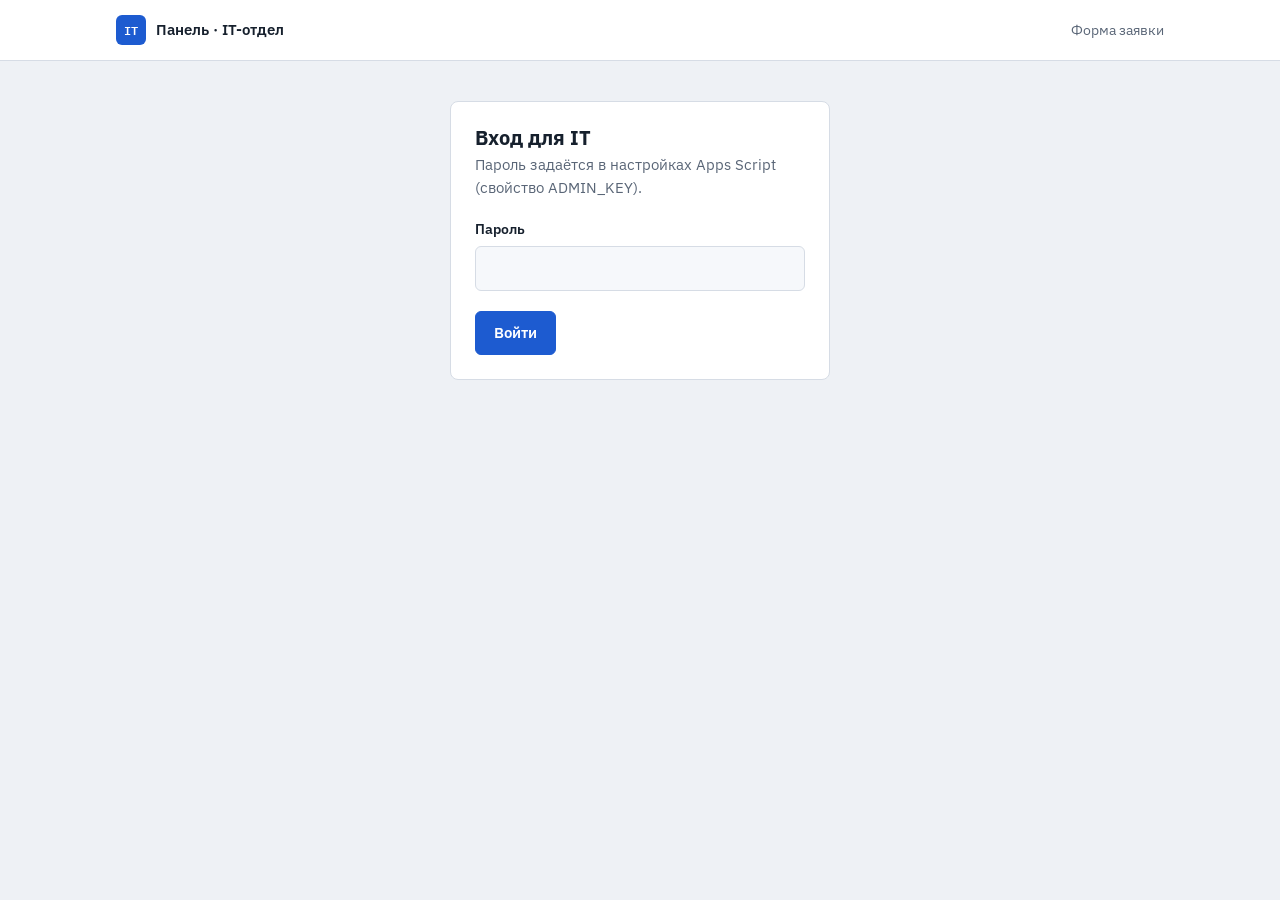
==== admin.html @ 8672d534 "Сайт заявок в IT-отдел Форма для сотрудников, панель IT по паролю и скрипт Google Apps Script для хр" ====
<!doctype html>
<html lang="ru">
<head>
<meta charset="utf-8">
<meta name="viewport" content="width=device-width, initial-scale=1, viewport-fit=cover">
<meta name="robots" content="noindex">
<title>Панель IT-отдела</title>
<link rel="preconnect" href="https://fonts.googleapis.com">
<link rel="preconnect" href="https://fonts.gstatic.com" crossorigin>
<link rel="stylesheet" href="https://fonts.googleapis.com/css2?family=IBM+Plex+Mono:wght@500;600&family=IBM+Plex+Sans:wght@400;600&display=swap">
<link rel="stylesheet" href="style.css">
<script src="config.js"></script>
<script src="common.js"></script>
</head>
<body>

<header class="top">
  <div class="wrap">
    <div class="brand"><span class="brand-mark">IT</span><span>Панель · <span data-org>IT-отдел</span></span></div>
    <div class="spacer"></div>
    <span class="muted" id="updatedAt"></span>
    <button class="btn ghost small" type="button" id="reloadBtn" hidden>Обновить</button>
    <button class="btn ghost small" type="button" id="logoutBtn" hidden>Выйти</button>
    <a href="index.html">Форма заявки</a>
  </div>
</header>
<div class="demo-banner" hidden>
  <div class="wrap">Демо-режим: пароль <span class="mono">demo</span>, заявки берутся из этого браузера.</div>
</div>

<main class="wrap">

  <section class="panel login" id="login">
    <h2>Вход для IT</h2>
    <p class="lead">Пароль задаётся в настройках Apps Script (свойство ADMIN_KEY).</p>
    <form id="loginForm">
      <div class="field">
        <label for="pass">Пароль</label>
        <input type="password" id="pass" autocomplete="current-password" required>
      </div>
      <p class="error" id="loginError" role="alert" hidden></p>
      <div class="actions"><button class="btn" type="submit" id="loginBtn">Войти</button></div>
    </form>
  </section>

  <section id="board" hidden>
    <div class="summary" id="summary"></div>
    <div class="toolbar">
      <input type="search" id="q" placeholder="Поиск: номер, тема, имя, кабинет" aria-label="Поиск">
      <div class="seg" role="group" aria-label="Сортировка">
        <button type="button" data-sort="prio" aria-pressed="true">Сначала срочные</button>
        <button type="button" data-sort="new" aria-pressed="false">Сначала новые</button>
      </div>
    </div>
    <div class="list" id="list"></div>
  </section>

</main>

<script>
(function () {
  const $ = id => document.getElementById(id);
  const KEY_STORE = 'it-helpdesk-admin';
  const FILTERS = [
    { key: 'open', label: 'Открытые', c: '--accent', test: t => t.status !== 'Решена' },
    { key: 'Новая', label: 'Новые', c: '--st-new', test: t => t.status === 'Новая' },
    { key: 'В работе', label: 'В работе', c: '--st-work', test: t => t.status === 'В работе' },
    { key: 'Ждёт', label: 'Ждут ответа', c: '--st-wait', test: t => t.status === 'Ждёт' },
    { key: 'Решена', label: 'Решены', c: '--st-done', test: t => t.status === 'Решена' },
  ];
  const PRIO_RANK = { 'Срочная': 0, 'Обычная': 1, 'Низкая': 2 };
  const PRIO_COLOR = { 'Срочная': '--pr-high', 'Обычная': '--pr-mid', 'Низкая': '--pr-low' };

  let key = null;
  try { key = sessionStorage.getItem(KEY_STORE); } catch (e) {}
  let items = [];
  let filter = 'open';
  let sort = 'prio';
  let openId = null;
  let timer = null;

  async function load(silent) {
    try {
      const res = await IT.api({ action: 'list', key });
      items = res.items;
      $('updatedAt').textContent = 'обновлено ' + new Date().toLocaleTimeString('ru-RU', { hour: '2-digit', minute: '2-digit' });
      render();
      return true;
    } catch (e) {
      if (/парол/i.test(e.message)) { logout(e.message); return false; }
      if (!silent) $('list').innerHTML = `<div class="empty"><b>Не удалось загрузить заявки</b>${IT.esc(e.message)}</div>`;
      return false;
    }
  }

  function showBoard() {
    $('login').hidden = true;
    $('board').hidden = false;
    $('reloadBtn').hidden = false;
    $('logoutBtn').hidden = false;
    clearInterval(timer);
    timer = setInterval(() => { if (!document.hidden && !openId) load(true); }, 60000);
  }

  function logout(msg) {
    key = null;
    try { sessionStorage.removeItem(KEY_STORE); } catch (e) {}
    clearInterval(timer);
    $('board').hidden = true;
    $('login').hidden = false;
    $('reloadBtn').hidden = true;
    $('logoutBtn').hidden = true;
    $('updatedAt').textContent = '';
    $('loginError').textContent = msg || '';
    $('loginError').hidden = !msg;
  }

  function render() {
    $('summary').innerHTML = FILTERS.filter(f => f.key !== 'open').map(f => {
      const n = items.filter(f.test).length;
      return `<button type="button" class="stat" style="--c: var(${f.c})" data-filter="${f.key}" aria-pressed="${filter === f.key}"><b>${n}</b><span>${f.label}</span></button>`;
    }).join('');

    const f = FILTERS.find(x => x.key === filter);
    const q = $('q').value.trim().toLowerCase();
    let view = items.filter(f.test);
    if (q) view = view.filter(t => [t.id, t.subject, t.name, t.place, t.category, t.description].join(' ').toLowerCase().includes(q));
    view.sort((a, b) => sort === 'prio'
      ? (PRIO_RANK[a.priority] ?? 1) - (PRIO_RANK[b.priority] ?? 1) || new Date(a.created) - new Date(b.created)
      : new Date(b.created) - new Date(a.created));

    const filterNote = filter === 'open' ? '' :
      ` <button type="button" class="btn ghost small" data-filter="open">Показать все открытые</button>`;

    if (!view.length) {
      $('list').innerHTML = items.length
        ? `<div class="empty"><b>Ничего не найдено</b>В этом списке сейчас нет заявок.${filterNote}</div>`
        : `<div class="empty"><b>Заявок пока нет</b>Когда сотрудник отправит форму, заявка появится здесь и в Google Таблице.</div>`;
      return;
    }

    $('list').innerHTML = (filter !== 'open' ? `<div class="actions" style="margin-bottom:4px"><span class="muted">Фильтр: ${f.label}</span>${filterNote}</div>` : '') +
      view.map(t => {
        const isOpen = t.id === openId;
        return `
        <article class="ticket ${t.status === 'Решена' ? 'done' : ''} ${isOpen ? 'open' : ''}" style="--c: var(${PRIO_COLOR[t.priority] || '--pr-mid'})">
          <button type="button" data-open="${IT.esc(t.id)}" aria-expanded="${isOpen}">
            <span class="no">${IT.esc(t.id)}</span>
            <span class="subj">${IT.esc(t.subject)}</span>
            <span class="pill s-${IT.STATUS_CLASS[t.status] || 'new'}">${IT.esc(t.status)}</span>
            <span class="meta">
              <span>${IT.esc(t.category)}</span>
              <span>${IT.esc(t.name)}${t.place ? ', каб. ' + IT.esc(t.place) : ''}</span>
              <span title="${IT.esc(IT.fmtDate(t.created))}">${IT.ago(t.created)}</span>
              ${t.priority === 'Срочная' ? '<span style="color:var(--pr-high);font-weight:600">срочно</span>' : ''}
            </span>
          </button>
          ${isOpen ? detail(t) : ''}
        </article>`;
      }).join('');
  }

  function detail(t) {
    return `
      <div class="detail">
        <p class="desc">${IT.esc(t.description)}</p>
        <dl class="contacts" style="margin:0">
          <div><dt>Сотрудник</dt><dd>${IT.esc(t.name)}</dd></div>
          <div><dt>Кабинет</dt><dd>${IT.esc(t.place) || '—'}</dd></div>
          <div><dt>Телефон</dt><dd>${IT.esc(t.phone) || '—'}</dd></div>
          <div><dt>Создана</dt><dd>${IT.esc(IT.fmtDate(t.created))}</dd></div>
        </dl>
        <div class="field">
          <span class="legend">Статус</span>
          <div class="status-btns">
            ${IT.STATUSES.map(s => `<button type="button" class="s-${IT.STATUS_CLASS[s]}" data-status="${s}" data-id="${IT.esc(t.id)}" aria-pressed="${t.status === s}">${s}</button>`).join('')}
          </div>
        </div>
        <div class="field">
          <label for="reply-${IT.esc(t.id)}">Ответ сотруднику <span class="hint">· он увидит его на странице заявок</span></label>
          <textarea id="reply-${IT.esc(t.id)}" maxlength="2000" style="min-height:80px" placeholder="Например: заменил картридж, проверьте печать">${IT.esc(t.reply)}</textarea>
        </div>
        <p class="error" id="err-${IT.esc(t.id)}" role="alert" hidden></p>
        <div class="actions">
          <button type="button" class="btn small" data-save="${IT.esc(t.id)}">Сохранить ответ</button>
          <span class="muted" id="ok-${IT.esc(t.id)}"></span>
        </div>
      </div>`;
  }

  async function save(id, patch, btn) {
    const err = $('err-' + id);
    if (err) err.hidden = true;
    if (btn) btn.disabled = true;
    try {
      const res = await IT.api(Object.assign({ action: 'update', key, id }, patch));
      const i = items.findIndex(t => t.id === id);
      if (i >= 0) items[i] = res.item;
      // Не перерисовываем всё, если человек ещё печатает ответ.
      const replyBox = $('reply-' + id);
      const draft = replyBox && patch.reply === undefined ? replyBox.value : null;
      render();
      if (draft !== null && $('reply-' + id)) $('reply-' + id).value = draft;
      const ok = $('ok-' + id);
      if (ok) ok.textContent = patch.reply !== undefined ? 'Ответ сохранён' : 'Статус: ' + res.item.status;
    } catch (e) {
      if (err) { err.textContent = e.message; err.hidden = false; }
    } finally {
      if (btn) btn.disabled = false;
    }
  }

  document.addEventListener('click', e => {
    const el = e.target.closest('[data-filter],[data-open],[data-status],[data-save],[data-sort]');
    if (!el) return;
    if (el.dataset.filter) { filter = el.dataset.filter === filter ? 'open' : el.dataset.filter; render(); }
    else if (el.dataset.open) { openId = openId === el.dataset.open ? null : el.dataset.open; render(); }
    else if (el.dataset.status) { save(el.dataset.id, { status: el.dataset.status }, el); }
    else if (el.dataset.save) { save(el.dataset.save, { reply: $('reply-' + el.dataset.save).value }, el); }
    else if (el.dataset.sort) {
      sort = el.dataset.sort;
      document.querySelectorAll('[data-sort]').forEach(b => b.setAttribute('aria-pressed', b === el));
      render();
    }
  });

  $('q').addEventListener('input', render);
  $('reloadBtn').addEventListener('click', () => load(false));
  $('logoutBtn').addEventListener('click', () => logout());

  $('loginForm').addEventListener('submit', async e => {
    e.preventDefault();
    const btn = $('loginBtn');
    btn.disabled = true;
    $('loginError').hidden = true;
    key = $('pass').value;
    if (await load(false)) {
      try { sessionStorage.setItem(KEY_STORE, key); } catch (e) {}
      $('pass').value = '';
      showBoard();
    } else if (key) {
      $('loginError').textContent = $('loginError').textContent || 'Не удалось войти';
      $('loginError').hidden = false;
    }
    btn.disabled = false;
  });

  if (key) load(false).then(ok => { if (ok) showBoard(); });
})();
</script>
</body>
</html>
---- style.css ----
/* Layout: узкая колонка формы + боковая карточка статуса; панель IT — список на всю ширину */
:root {
  --bg: #eef1f5;
  --surface: #ffffff;
  --sunken: #f6f8fb;
  --line: #d6dce5;
  --fg: #16202d;
  --muted: #5a6677;
  --accent: #1d5bd0;
  --accent-ink: #ffffff;
  --st-new: #1d5bd0;
  --st-work: #a86200;
  --st-wait: #7247b8;
  --st-done: #1d7f47;
  --pr-high: #c42d2d;
  --pr-mid: #c98a12;
  --pr-low: #9aa5b4;
  --danger: #b42318;
  --font-ui: "IBM Plex Sans", "Segoe UI", system-ui, sans-serif;
  --font-mono: "IBM Plex Mono", Consolas, "Courier New", monospace;
  --radius: 8px;
}
@media (prefers-color-scheme: dark) {
  :root {
    --bg: #0e131a;
    --surface: #161d27;
    --sunken: #111821;
    --line: #2a3442;
    --fg: #e5eaf1;
    --muted: #97a2b2;
    --accent: #6d98ff;
    --accent-ink: #0b1220;
    --st-new: #7aa2ff;
    --st-work: #f0a640;
    --st-wait: #b494f2;
    --st-done: #4fc283;
    --pr-high: #ff6b6b;
    --pr-mid: #e9b44c;
    --pr-low: #566273;
    --danger: #ff7a6e;
    color-scheme: dark;
  }
}

* { box-sizing: border-box; }
html { -webkit-text-size-adjust: 100%; }
body {
  margin: 0;
  background: var(--bg);
  color: var(--fg);
  font: 15px/1.5 var(--font-ui);
}
h1, h2, h3 { margin: 0; line-height: 1.2; text-wrap: balance; }
button, input, select, textarea { font: inherit; color: inherit; }
:focus-visible { outline: 2px solid var(--accent); outline-offset: 2px; }
[hidden] { display: none !important; }

.wrap {
  max-width: 1080px;
  margin: 0 auto;
  padding-block: 0;
  padding-left: max(16px, env(safe-area-inset-left, 0px));
  padding-right: max(16px, env(safe-area-inset-right, 0px));
}

/* шапка */
.top { border-bottom: 1px solid var(--line); background: var(--surface); }
.top .wrap { display: flex; align-items: center; gap: 12px; min-height: 60px; flex-wrap: wrap; padding-block: 10px; }
.brand { display: flex; align-items: center; gap: 10px; font-weight: 600; }
.brand-mark {
  width: 30px; height: 30px; border-radius: 6px; display: grid; place-items: center;
  background: var(--accent); color: var(--accent-ink);
  font: 600 12px var(--font-mono); letter-spacing: .02em;
}
.top .spacer { flex: 1; }
.top a { color: var(--muted); text-decoration: none; font-size: 14px; }
.top a:hover { color: var(--fg); }

.demo-banner {
  background: color-mix(in srgb, var(--st-work) 14%, var(--surface));
  border-bottom: 1px solid color-mix(in srgb, var(--st-work) 35%, transparent);
  font-size: 14px;
}
.demo-banner .wrap { padding-block: 8px; }

main { padding-block: 28px 56px; }

.layout { display: grid; grid-template-columns: minmax(0, 1fr) 340px; gap: 24px; align-items: start; }
@media (max-width: 860px) { .layout { grid-template-columns: minmax(0, 1fr); } }

.panel {
  background: var(--surface);
  border: 1px solid var(--line);
  border-radius: var(--radius);
  padding: 24px;
  min-width: 0;
}
@media (max-width: 480px) { .panel { padding: 18px; } }
.panel > h2 { font-size: 20px; margin-bottom: 4px; }
.lead { color: var(--muted); margin: 0 0 20px; }

/* форма */
form { display: grid; gap: 20px; }
.field { display: grid; gap: 6px; min-width: 0; }
.field > label, .legend { font-weight: 600; font-size: 14px; }
.hint { color: var(--muted); font-size: 13px; font-weight: 400; }
.req { color: var(--danger); }
input[type=text], input[type=tel], input[type=password], input[type=search], select, textarea {
  width: 100%;
  background: var(--sunken);
  border: 1px solid var(--line);
  border-radius: 6px;
  padding: 10px 12px;
}
textarea { min-height: 120px; resize: vertical; }
input:focus, textarea:focus, select:focus { border-color: var(--accent); outline: none; box-shadow: 0 0 0 3px color-mix(in srgb, var(--accent) 22%, transparent); }
.row { display: grid; grid-template-columns: repeat(3, minmax(0, 1fr)); gap: 12px; }
@media (max-width: 600px) { .row { grid-template-columns: minmax(0, 1fr); } }
fieldset { border: 0; margin: 0; padding: 0; min-width: 0; display: grid; gap: 8px; }

.chips { display: flex; flex-wrap: wrap; gap: 8px; }
.chip { position: relative; }
.chip input { position: absolute; opacity: 0; inset: 0; margin: 0; cursor: pointer; }
.chip span {
  display: inline-block; padding: 7px 12px; border-radius: 999px;
  border: 1px solid var(--line); background: var(--sunken); font-size: 14px;
  cursor: pointer; user-select: none;
}
.chip input:checked + span { background: var(--accent); border-color: var(--accent); color: var(--accent-ink); }
.chip input:focus-visible + span { outline: 2px solid var(--accent); outline-offset: 2px; }

.prio { display: grid; grid-template-columns: repeat(3, minmax(0, 1fr)); gap: 8px; }
@media (max-width: 600px) { .prio { grid-template-columns: minmax(0, 1fr); } }
.prio label {
  position: relative; display: grid; gap: 2px; padding: 10px 12px 10px 16px;
  border: 1px solid var(--line); border-radius: 6px; background: var(--sunken); cursor: pointer;
}
.prio label::before { content: ""; position: absolute; left: 0; top: 8px; bottom: 8px; width: 4px; border-radius: 0 3px 3px 0; background: var(--c); }
.prio input { position: absolute; opacity: 0; }
.prio b { font-weight: 600; font-size: 14px; }
.prio small { color: var(--muted); font-size: 12.5px; }
.prio label:has(input:checked) { border-color: var(--c); box-shadow: inset 0 0 0 1px var(--c); background: color-mix(in srgb, var(--c) 8%, var(--surface)); }
.prio label:has(input:focus-visible) { outline: 2px solid var(--accent); outline-offset: 2px; }
.p-low { --c: var(--pr-low); } .p-mid { --c: var(--pr-mid); } .p-high { --c: var(--pr-high); }

.btn {
  display: inline-flex; align-items: center; justify-content: center; gap: 8px;
  border: 1px solid var(--accent); background: var(--accent); color: var(--accent-ink);
  border-radius: 6px; padding: 10px 18px; font-weight: 600; cursor: pointer;
}
.btn:hover { filter: brightness(1.08); }
.btn:disabled { opacity: .55; cursor: progress; }
.btn.ghost { background: transparent; color: var(--fg); border-color: var(--line); }
.btn.ghost:hover { border-color: var(--muted); filter: none; }
.btn.small { padding: 6px 12px; font-size: 13.5px; }
.actions { display: flex; gap: 12px; align-items: center; flex-wrap: wrap; }

.error { color: var(--danger); font-size: 14px; margin: 0; }

/* успех */
.success { display: grid; gap: 14px; justify-items: start; }
.ticket-no {
  font: 600 clamp(34px, 7vw, 48px)/1 var(--font-mono); letter-spacing: .02em;
  color: var(--accent);
}

/* боковая колонка */
.side { display: grid; gap: 24px; min-width: 0; }
.side h3 { font-size: 16px; margin-bottom: 4px; }
.check { display: flex; gap: 8px; }
.check input { font-family: var(--font-mono); text-transform: uppercase; }
.mine { list-style: none; margin: 16px 0 0; padding: 0; display: grid; gap: 10px; }
.mine li { border: 1px solid var(--line); border-radius: 6px; padding: 10px 12px; background: var(--sunken); display: grid; gap: 4px; min-width: 0; }
.mine .head { display: flex; gap: 8px; align-items: center; justify-content: space-between; }
.mine .subj { overflow-wrap: anywhere; }
.reply {
  border-left: 3px solid var(--accent); padding: 4px 0 4px 10px; font-size: 14px;
  white-space: pre-wrap; overflow-wrap: anywhere;
}
.reply b { display: block; font-size: 12px; color: var(--muted); font-weight: 600; text-transform: uppercase; letter-spacing: .05em; }
.muted { color: var(--muted); font-size: 13.5px; }
.mono { font-family: var(--font-mono); font-variant-numeric: tabular-nums; }

/* статусы */
.pill {
  display: inline-flex; align-items: center; gap: 6px; white-space: nowrap;
  padding: 2px 9px; border-radius: 999px; font-size: 12.5px; font-weight: 600;
  color: var(--c); background: color-mix(in srgb, var(--c) 13%, transparent);
}
.pill::before { content: ""; width: 6px; height: 6px; border-radius: 50%; background: currentColor; }
.s-new { --c: var(--st-new); } .s-work { --c: var(--st-work); } .s-wait { --c: var(--st-wait); } .s-done { --c: var(--st-done); }

/* ── панель IT ── */
.login { max-width: 380px; margin: 40px auto; }
.summary { display: grid; grid-template-columns: repeat(4, minmax(0, 1fr)); gap: 12px; margin-bottom: 20px; }
@media (max-width: 640px) { .summary { grid-template-columns: repeat(2, minmax(0, 1fr)); } }
.stat {
  background: var(--surface); border: 1px solid var(--line); border-radius: var(--radius);
  padding: 14px 16px; text-align: left; cursor: pointer; display: grid; gap: 2px;
}
.stat b { font: 600 28px/1.1 var(--font-mono); font-variant-numeric: tabular-nums; color: var(--c); }
.stat span { color: var(--muted); font-size: 13.5px; }
.stat[aria-pressed=true] { border-color: var(--c); box-shadow: inset 0 0 0 1px var(--c); }

.toolbar { display: flex; gap: 10px; flex-wrap: wrap; align-items: center; margin-bottom: 14px; }
.toolbar input[type=search] { flex: 1 1 220px; width: auto; }
.seg { display: inline-flex; border: 1px solid var(--line); border-radius: 6px; overflow: hidden; }
.seg button { border: 0; background: var(--surface); padding: 8px 12px; cursor: pointer; font-size: 14px; }
.seg button + button { border-left: 1px solid var(--line); }
.seg button[aria-pressed=true] { background: var(--accent); color: var(--accent-ink); }

.list { display: grid; gap: 8px; }
.ticket { background: var(--surface); border: 1px solid var(--line); border-radius: var(--radius); position: relative; overflow: hidden; min-width: 0; }
.ticket::before { content: ""; position: absolute; left: 0; top: 0; bottom: 0; width: 4px; background: var(--c); }
.ticket > button {
  all: unset; box-sizing: border-box; width: 100%; cursor: pointer;
  display: grid; grid-template-columns: 76px minmax(0, 1fr) auto; gap: 4px 14px; align-items: center;
  padding: 12px 16px 12px 20px;
}
.ticket > button:focus-visible { outline: 2px solid var(--accent); outline-offset: -2px; }
.ticket .no { font: 500 13px var(--font-mono); color: var(--muted); }
.ticket .subj { font-weight: 600; overflow-wrap: anywhere; }
.ticket .meta { grid-column: 2 / -1; color: var(--muted); font-size: 13.5px; display: flex; gap: 6px 14px; flex-wrap: wrap; }
@media (max-width: 560px) {
  .ticket > button { grid-template-columns: minmax(0, 1fr) auto; }
  .ticket .no { grid-column: 1 / -1; }
  .ticket .meta { grid-column: 1 / -1; }
}
.ticket.done { opacity: .72; }
.ticket.open { border-color: color-mix(in srgb, var(--accent) 50%, var(--line)); }

.detail { border-top: 1px solid var(--line); padding: 16px 16px 18px 20px; display: grid; gap: 16px; background: var(--sunken); }
.desc { white-space: pre-wrap; overflow-wrap: anywhere; margin: 0; }
.contacts { display: grid; grid-template-columns: repeat(auto-fit, minmax(160px, 1fr)); gap: 10px; }
.contacts div { display: grid; }
.contacts dt { color: var(--muted); font-size: 12px; text-transform: uppercase; letter-spacing: .05em; }
.contacts dd { margin: 0; overflow-wrap: anywhere; }
.status-btns { display: flex; gap: 8px; flex-wrap: wrap; }
.status-btns button {
  border: 1px solid var(--line); background: var(--surface); border-radius: 999px;
  padding: 6px 12px; cursor: pointer; font-size: 13.5px; color: var(--c);
}
.status-btns button[aria-pressed=true] { background: var(--c); border-color: var(--c); color: var(--surface); font-weight: 600; }

.empty { text-align: center; padding: 48px 16px; color: var(--muted); border: 1px dashed var(--line); border-radius: var(--radius); }
.empty b { display: block; color: var(--fg); font-size: 16px; margin-bottom: 4px; }

footer { color: var(--muted); font-size: 13px; padding-block: 0 32px; }

@media (prefers-reduced-motion: reduce) { * { transition: none !important; animation: none !important; } }
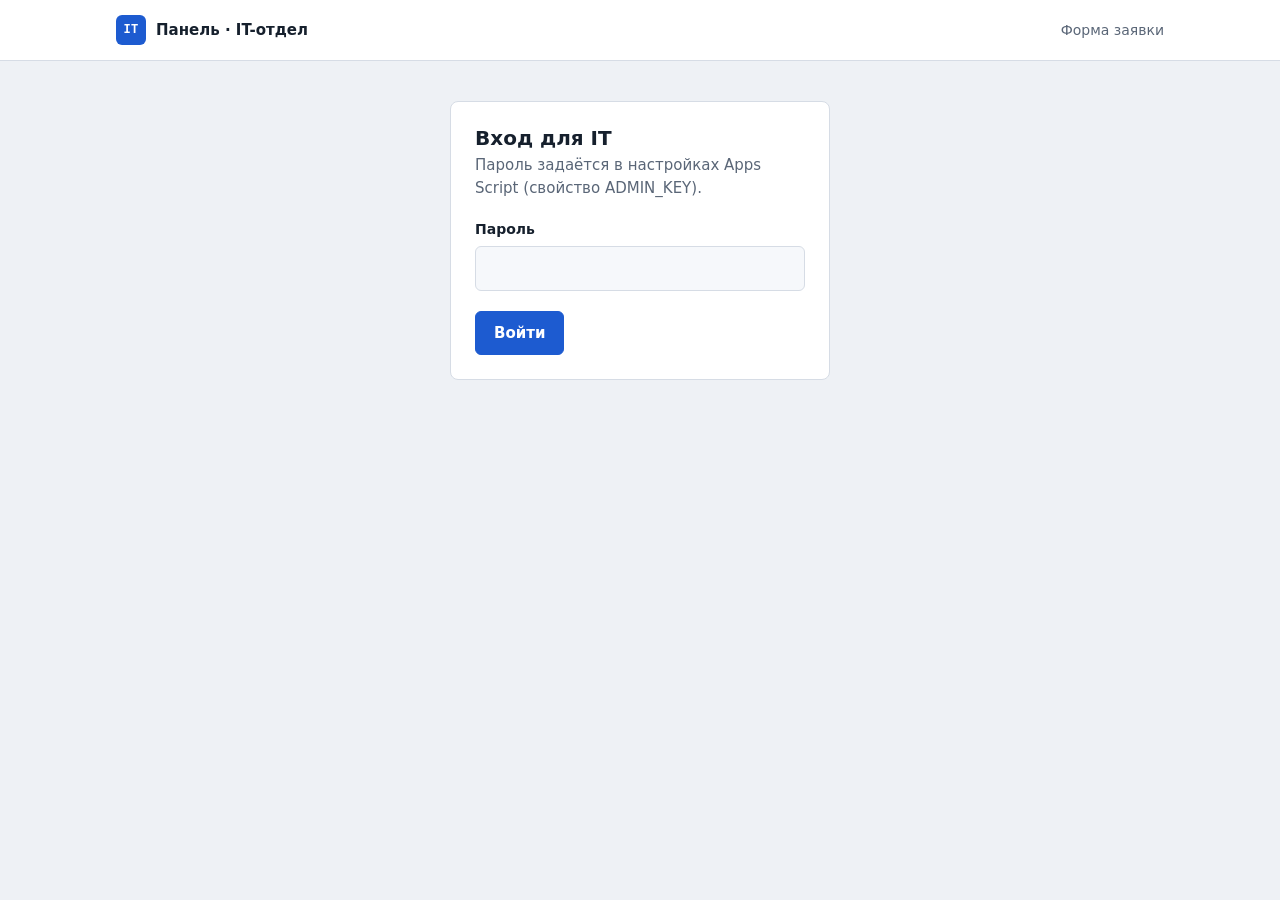
==== commit a1834f53: "Защита: код заявки, счётчик номеров, лимиты, CSP - статус заявки отдаётся только по номеру и секретн" ====
--- a/admin.html
+++ b/admin.html
@@ -4,6 +4,8 @@
 <meta charset="utf-8">
 <meta name="viewport" content="width=device-width, initial-scale=1, viewport-fit=cover">
 <meta name="robots" content="noindex">
+<meta http-equiv="Content-Security-Policy" content="default-src 'none'; script-src 'self'; style-src 'self' 'unsafe-inline' https://fonts.googleapis.com; font-src https://fonts.gstatic.com; connect-src https://script.google.com https://script.googleusercontent.com; img-src 'self' data:; base-uri 'none'; form-action 'none'">
+<meta name="referrer" content="no-referrer">
 <title>Панель IT-отдела</title>
 <link rel="preconnect" href="https://fonts.googleapis.com">
 <link rel="preconnect" href="https://fonts.gstatic.com" crossorigin>
@@ -57,196 +59,6 @@
 
 </main>
 
-<script>
-(function () {
-  const $ = id => document.getElementById(id);
-  const KEY_STORE = 'it-helpdesk-admin';
-  const FILTERS = [
-    { key: 'open', label: 'Открытые', c: '--accent', test: t => t.status !== 'Решена' },
-    { key: 'Новая', label: 'Новые', c: '--st-new', test: t => t.status === 'Новая' },
-    { key: 'В работе', label: 'В работе', c: '--st-work', test: t => t.status === 'В работе' },
-    { key: 'Ждёт', label: 'Ждут ответа', c: '--st-wait', test: t => t.status === 'Ждёт' },
-    { key: 'Решена', label: 'Решены', c: '--st-done', test: t => t.status === 'Решена' },
-  ];
-  const PRIO_RANK = { 'Срочная': 0, 'Обычная': 1, 'Низкая': 2 };
-  const PRIO_COLOR = { 'Срочная': '--pr-high', 'Обычная': '--pr-mid', 'Низкая': '--pr-low' };
-
-  let key = null;
-  try { key = sessionStorage.getItem(KEY_STORE); } catch (e) {}
-  let items = [];
-  let filter = 'open';
-  let sort = 'prio';
-  let openId = null;
-  let timer = null;
-
-  async function load(silent) {
-    try {
-      const res = await IT.api({ action: 'list', key });
-      items = res.items;
-      $('updatedAt').textContent = 'обновлено ' + new Date().toLocaleTimeString('ru-RU', { hour: '2-digit', minute: '2-digit' });
-      render();
-      return true;
-    } catch (e) {
-      if (/парол/i.test(e.message)) { logout(e.message); return false; }
-      if (!silent) $('list').innerHTML = `<div class="empty"><b>Не удалось загрузить заявки</b>${IT.esc(e.message)}</div>`;
-      return false;
-    }
-  }
-
-  function showBoard() {
-    $('login').hidden = true;
-    $('board').hidden = false;
-    $('reloadBtn').hidden = false;
-    $('logoutBtn').hidden = false;
-    clearInterval(timer);
-    timer = setInterval(() => { if (!document.hidden && !openId) load(true); }, 60000);
-  }
-
-  function logout(msg) {
-    key = null;
-    try { sessionStorage.removeItem(KEY_STORE); } catch (e) {}
-    clearInterval(timer);
-    $('board').hidden = true;
-    $('login').hidden = false;
-    $('reloadBtn').hidden = true;
-    $('logoutBtn').hidden = true;
-    $('updatedAt').textContent = '';
-    $('loginError').textContent = msg || '';
-    $('loginError').hidden = !msg;
-  }
-
-  function render() {
-    $('summary').innerHTML = FILTERS.filter(f => f.key !== 'open').map(f => {
-      const n = items.filter(f.test).length;
-      return `<button type="button" class="stat" style="--c: var(${f.c})" data-filter="${f.key}" aria-pressed="${filter === f.key}"><b>${n}</b><span>${f.label}</span></button>`;
-    }).join('');
-
-    const f = FILTERS.find(x => x.key === filter);
-    const q = $('q').value.trim().toLowerCase();
-    let view = items.filter(f.test);
-    if (q) view = view.filter(t => [t.id, t.subject, t.name, t.place, t.category, t.description].join(' ').toLowerCase().includes(q));
-    view.sort((a, b) => sort === 'prio'
-      ? (PRIO_RANK[a.priority] ?? 1) - (PRIO_RANK[b.priority] ?? 1) || new Date(a.created) - new Date(b.created)
-      : new Date(b.created) - new Date(a.created));
-
-    const filterNote = filter === 'open' ? '' :
-      ` <button type="button" class="btn ghost small" data-filter="open">Показать все открытые</button>`;
-
-    if (!view.length) {
-      $('list').innerHTML = items.length
-        ? `<div class="empty"><b>Ничего не найдено</b>В этом списке сейчас нет заявок.${filterNote}</div>`
-        : `<div class="empty"><b>Заявок пока нет</b>Когда сотрудник отправит форму, заявка появится здесь и в Google Таблице.</div>`;
-      return;
-    }
-
-    $('list').innerHTML = (filter !== 'open' ? `<div class="actions" style="margin-bottom:4px"><span class="muted">Фильтр: ${f.label}</span>${filterNote}</div>` : '') +
-      view.map(t => {
-        const isOpen = t.id === openId;
-        return `
-        <article class="ticket ${t.status === 'Решена' ? 'done' : ''} ${isOpen ? 'open' : ''}" style="--c: var(${PRIO_COLOR[t.priority] || '--pr-mid'})">
-          <button type="button" data-open="${IT.esc(t.id)}" aria-expanded="${isOpen}">
-            <span class="no">${IT.esc(t.id)}</span>
-            <span class="subj">${IT.esc(t.subject)}</span>
-            <span class="pill s-${IT.STATUS_CLASS[t.status] || 'new'}">${IT.esc(t.status)}</span>
-            <span class="meta">
-              <span>${IT.esc(t.category)}</span>
-              <span>${IT.esc(t.name)}${t.place ? ', каб. ' + IT.esc(t.place) : ''}</span>
-              <span title="${IT.esc(IT.fmtDate(t.created))}">${IT.ago(t.created)}</span>
-              ${t.priority === 'Срочная' ? '<span style="color:var(--pr-high);font-weight:600">срочно</span>' : ''}
-            </span>
-          </button>
-          ${isOpen ? detail(t) : ''}
-        </article>`;
-      }).join('');
-  }
-
-  function detail(t) {
-    return `
-      <div class="detail">
-        <p class="desc">${IT.esc(t.description)}</p>
-        <dl class="contacts" style="margin:0">
-          <div><dt>Сотрудник</dt><dd>${IT.esc(t.name)}</dd></div>
-          <div><dt>Кабинет</dt><dd>${IT.esc(t.place) || '—'}</dd></div>
-          <div><dt>Телефон</dt><dd>${IT.esc(t.phone) || '—'}</dd></div>
-          <div><dt>Создана</dt><dd>${IT.esc(IT.fmtDate(t.created))}</dd></div>
-        </dl>
-        <div class="field">
-          <span class="legend">Статус</span>
-          <div class="status-btns">
-            ${IT.STATUSES.map(s => `<button type="button" class="s-${IT.STATUS_CLASS[s]}" data-status="${s}" data-id="${IT.esc(t.id)}" aria-pressed="${t.status === s}">${s}</button>`).join('')}
-          </div>
-        </div>
-        <div class="field">
-          <label for="reply-${IT.esc(t.id)}">Ответ сотруднику <span class="hint">· он увидит его на странице заявок</span></label>
-          <textarea id="reply-${IT.esc(t.id)}" maxlength="2000" style="min-height:80px" placeholder="Например: заменил картридж, проверьте печать">${IT.esc(t.reply)}</textarea>
-        </div>
-        <p class="error" id="err-${IT.esc(t.id)}" role="alert" hidden></p>
-        <div class="actions">
-          <button type="button" class="btn small" data-save="${IT.esc(t.id)}">Сохранить ответ</button>
-          <span class="muted" id="ok-${IT.esc(t.id)}"></span>
-        </div>
-      </div>`;
-  }
-
-  async function save(id, patch, btn) {
-    const err = $('err-' + id);
-    if (err) err.hidden = true;
-    if (btn) btn.disabled = true;
-    try {
-      const res = await IT.api(Object.assign({ action: 'update', key, id }, patch));
-      const i = items.findIndex(t => t.id === id);
-      if (i >= 0) items[i] = res.item;
-      // Не перерисовываем всё, если человек ещё печатает ответ.
-      const replyBox = $('reply-' + id);
-      const draft = replyBox && patch.reply === undefined ? replyBox.value : null;
-      render();
-      if (draft !== null && $('reply-' + id)) $('reply-' + id).value = draft;
-      const ok = $('ok-' + id);
-      if (ok) ok.textContent = patch.reply !== undefined ? 'Ответ сохранён' : 'Статус: ' + res.item.status;
-    } catch (e) {
-      if (err) { err.textContent = e.message; err.hidden = false; }
-    } finally {
-      if (btn) btn.disabled = false;
-    }
-  }
-
-  document.addEventListener('click', e => {
-    const el = e.target.closest('[data-filter],[data-open],[data-status],[data-save],[data-sort]');
-    if (!el) return;
-    if (el.dataset.filter) { filter = el.dataset.filter === filter ? 'open' : el.dataset.filter; render(); }
-    else if (el.dataset.open) { openId = openId === el.dataset.open ? null : el.dataset.open; render(); }
-    else if (el.dataset.status) { save(el.dataset.id, { status: el.dataset.status }, el); }
-    else if (el.dataset.save) { save(el.dataset.save, { reply: $('reply-' + el.dataset.save).value }, el); }
-    else if (el.dataset.sort) {
-      sort = el.dataset.sort;
-      document.querySelectorAll('[data-sort]').forEach(b => b.setAttribute('aria-pressed', b === el));
-      render();
-    }
-  });
-
-  $('q').addEventListener('input', render);
-  $('reloadBtn').addEventListener('click', () => load(false));
-  $('logoutBtn').addEventListener('click', () => logout());
-
-  $('loginForm').addEventListener('submit', async e => {
-    e.preventDefault();
-    const btn = $('loginBtn');
-    btn.disabled = true;
-    $('loginError').hidden = true;
-    key = $('pass').value;
-    if (await load(false)) {
-      try { sessionStorage.setItem(KEY_STORE, key); } catch (e) {}
-      $('pass').value = '';
-      showBoard();
-    } else if (key) {
-      $('loginError').textContent = $('loginError').textContent || 'Не удалось войти';
-      $('loginError').hidden = false;
-    }
-    btn.disabled = false;
-  });
-
-  if (key) load(false).then(ok => { if (ok) showBoard(); });
-})();
-</script>
+<script src="admin.js"></script>
 </body>
 </html>
--- a/style.css
+++ b/style.css
@@ -167,8 +167,9 @@
 /* боковая колонка */
 .side { display: grid; gap: 24px; min-width: 0; }
 .side h3 { font-size: 16px; margin-bottom: 4px; }
-.check { display: flex; gap: 8px; }
+.check { display: grid; grid-template-columns: minmax(0, 1.2fr) minmax(0, 1fr) auto; gap: 8px; }
 .check input { font-family: var(--font-mono); text-transform: uppercase; }
+.trap { position: absolute; left: -10000px; width: 1px; height: 1px; overflow: hidden; }
 .mine { list-style: none; margin: 16px 0 0; padding: 0; display: grid; gap: 10px; }
 .mine li { border: 1px solid var(--line); border-radius: 6px; padding: 10px 12px; background: var(--sunken); display: grid; gap: 4px; min-width: 0; }
 .mine .head { display: flex; gap: 8px; align-items: center; justify-content: space-between; }
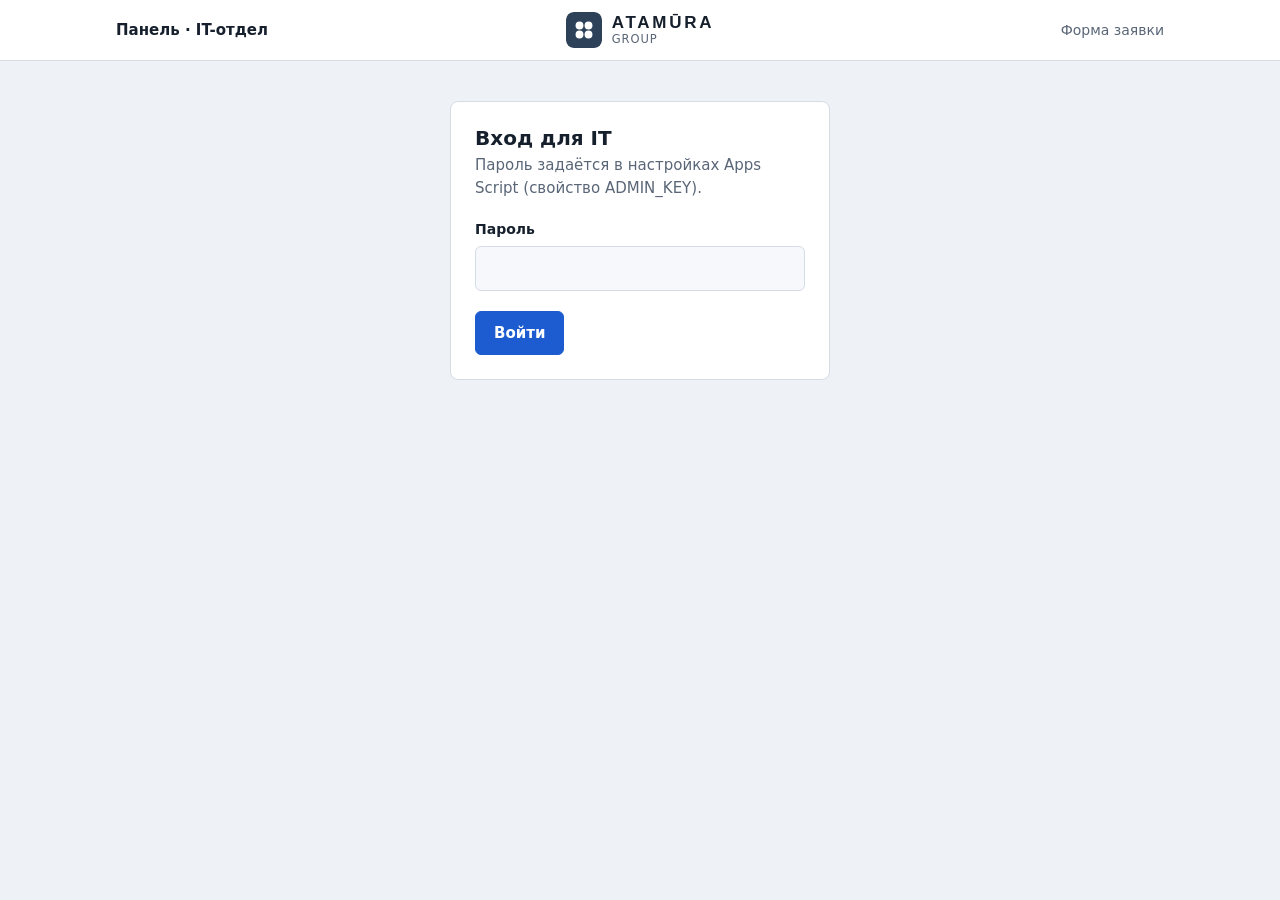
==== commit 7c4c7332: "Логотип ATAMURA по центру шапки, убрана ссылка «Для IT» Co-Authored-By: Claude Opus 5.5 <noreply@ant" ====
--- a/admin.html
+++ b/admin.html
@@ -9,7 +9,8 @@
 <title>Панель IT-отдела</title>
 <link rel="preconnect" href="https://fonts.googleapis.com">
 <link rel="preconnect" href="https://fonts.gstatic.com" crossorigin>
-<link rel="stylesheet" href="https://fonts.googleapis.com/css2?family=IBM+Plex+Mono:wght@500;600&family=IBM+Plex+Sans:wght@400;600&display=swap">
+<link rel="stylesheet" href="https://fonts.googleapis.com/css2?family=Comfortaa:wght@700&family=IBM+Plex+Mono:wght@500;600&family=IBM+Plex+Sans:wght@400;600&display=swap">
+<link rel="icon" href="logo.svg" type="image/svg+xml">
 <link rel="stylesheet" href="style.css">
 <script src="config.js"></script>
 <script src="common.js"></script>
@@ -17,13 +18,18 @@
 <body>
 
 <header class="top">
-  <div class="wrap">
-    <div class="brand"><span class="brand-mark">IT</span><span>Панель · <span data-org>IT-отдел</span></span></div>
-    <div class="spacer"></div>
-    <span class="muted" id="updatedAt"></span>
-    <button class="btn ghost small" type="button" id="reloadBtn" hidden>Обновить</button>
-    <button class="btn ghost small" type="button" id="logoutBtn" hidden>Выйти</button>
-    <a href="index.html">Форма заявки</a>
+  <div class="wrap top-grid">
+    <span class="top-title">Панель · <span data-org>IT-отдел</span></span>
+    <div class="brand">
+      <img class="brand-logo" src="logo.svg" alt="" width="36" height="36">
+      <span class="wordmark"><b>ATAMŪRA</b><small>Group</small></span>
+    </div>
+    <div class="top-right">
+      <span class="muted" id="updatedAt"></span>
+      <button class="btn ghost small" type="button" id="reloadBtn" hidden>Обновить</button>
+      <button class="btn ghost small" type="button" id="logoutBtn" hidden>Выйти</button>
+      <a href="index.html">Форма заявки</a>
+    </div>
   </div>
 </header>
 <div class="demo-banner" hidden>
--- a/style.css
+++ b/style.css
@@ -18,6 +18,7 @@
   --danger: #b42318;
   --font-ui: "IBM Plex Sans", "Segoe UI", system-ui, sans-serif;
   --font-mono: "IBM Plex Mono", Consolas, "Courier New", monospace;
+  --font-brand: "Comfortaa", "Century Gothic", "Segoe UI", sans-serif;
   --radius: 8px;
 }
 @media (prefers-color-scheme: dark) {
@@ -67,12 +68,20 @@
 .top { border-bottom: 1px solid var(--line); background: var(--surface); }
 .top .wrap { display: flex; align-items: center; gap: 12px; min-height: 60px; flex-wrap: wrap; padding-block: 10px; }
 .brand { display: flex; align-items: center; gap: 10px; font-weight: 600; }
-.brand-mark {
-  width: 30px; height: 30px; border-radius: 6px; display: grid; place-items: center;
-  background: var(--accent); color: var(--accent-ink);
-  font: 600 12px var(--font-mono); letter-spacing: .02em;
-}
+.brand-logo { width: 36px; height: 36px; border-radius: 8px; flex: none; }
+.wordmark { display: grid; line-height: 1.15; }
+.wordmark b { font: 700 17px var(--font-brand); letter-spacing: .16em; }
+.wordmark small { color: var(--muted); font-size: 11.5px; font-weight: 400; letter-spacing: .08em; text-transform: uppercase; }
 .top .spacer { flex: 1; }
+/* Шапка в три колонки: название слева, логотип строго по центру, кнопки справа. */
+.top .wrap.top-grid { display: grid; grid-template-columns: minmax(0, 1fr) auto minmax(0, 1fr); }
+.top-title { font-weight: 600; min-width: 0; }
+.top-right { display: flex; gap: 12px; align-items: center; justify-content: flex-end; flex-wrap: wrap; min-width: 0; }
+@media (max-width: 600px) {
+  .top-title { font-size: 13.5px; }
+  .top-right { grid-column: 1 / -1; justify-content: center; }
+  .top-right:empty { display: none; }
+}
 .top a { color: var(--muted); text-decoration: none; font-size: 14px; }
 .top a:hover { color: var(--fg); }
 
